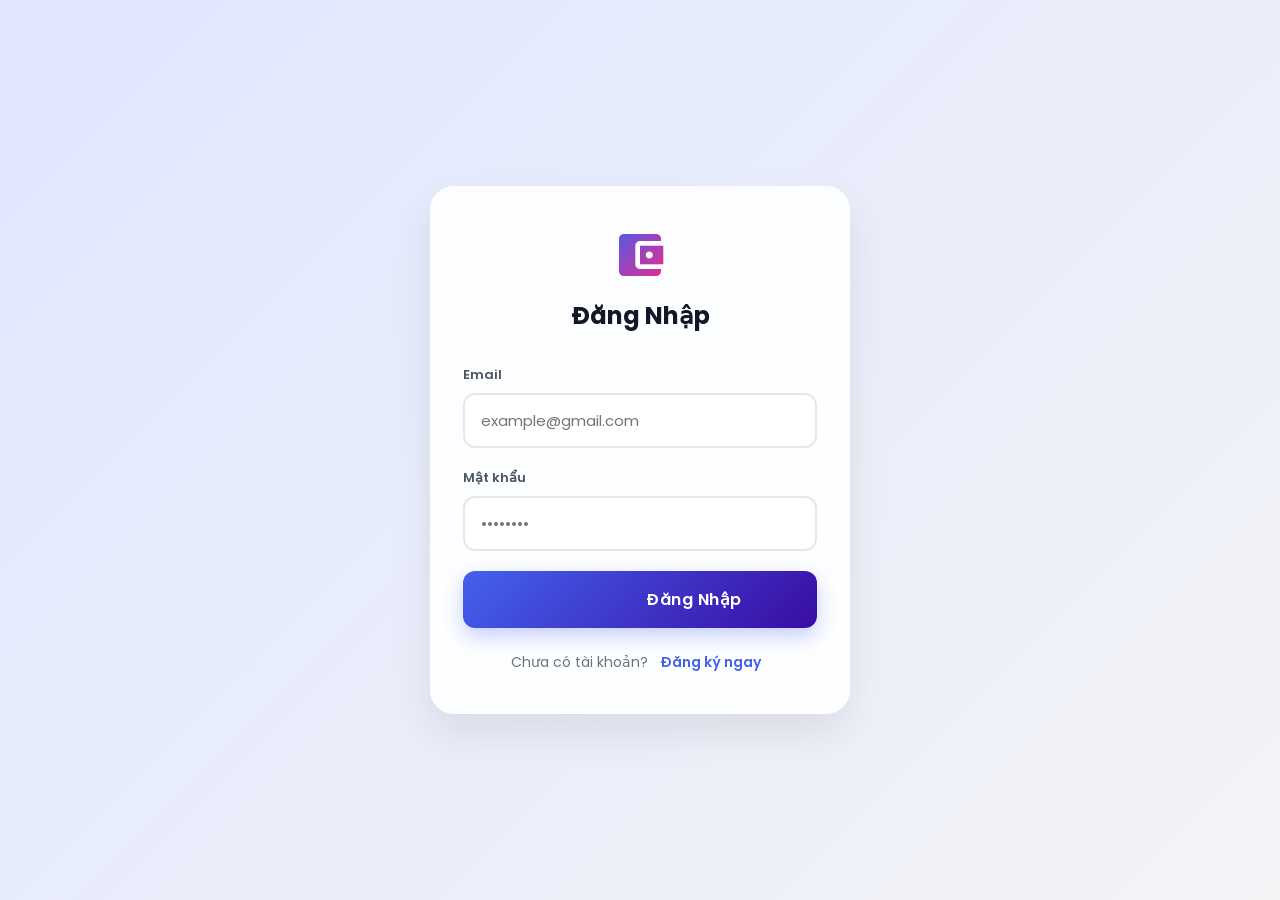
==== src/main/resources/static/index.html @ 7dee9d8d "Thêm toàn bộ mã nguồn dự án QLCT_JAVA" ====
<!DOCTYPE html>
<html lang="vi">
<head>
    <meta charset="UTF-8">
    <meta name="viewport" content="width=device-width, initial-scale=1.0">
    <title>ExpensePro - Quản Lý Chi Tiêu</title>
    <link href="https://fonts.googleapis.com/css2?family=Poppins:wght@300;400;500;600;700&display=swap" rel="stylesheet">
    <link href="https://fonts.googleapis.com/icon?family=Material+Icons" rel="stylesheet">
    <style>
        * { box-sizing: border-box; margin: 0; padding: 0; font-family: 'Poppins', sans-serif; }
        body {
            background: linear-gradient(135deg, #e0e7ff 0%, #f3f4f6 100%);
            display: flex; justify-content: center; align-items: center;
            height: 100vh; color: #1f2937; overflow: hidden;
        }
        
        /* Hiệu ứng kính */
        .auth-wrapper {
            background: rgba(255, 255, 255, 0.9);
            backdrop-filter: blur(10px);
            width: 100%; max-width: 420px;
            padding: 40px 32px; border-radius: 24px;
            box-shadow: 0 20px 40px rgba(0,0,0,0.08);
            border: 1px solid rgba(255,255,255,0.5);
            margin: 16px; 
            max-height: 90vh; overflow-y: auto;
            animation: slideUp 0.5s ease-out;
        }

        @keyframes slideUp { from { opacity: 0; transform: translateY(20px); } to { opacity: 1; transform: translateY(0); } }

        .auth-wrapper::-webkit-scrollbar { width: 4px; }
        .auth-wrapper::-webkit-scrollbar-thumb { background: #cbd5e1; border-radius: 10px; }
        
        .logo-container { text-align: center; margin-bottom: 8px; color: #4361ee; }
        .logo-container .material-icons { font-size: 56px; background: linear-gradient(135deg, #4361ee, #f72585); -webkit-background-clip: text; -webkit-text-fill-color: transparent; }
        .auth-wrapper h2 { text-align: center; margin-bottom: 32px; font-weight: 700; font-size: 24px; color: #111827;}
        
        .input-group { margin-bottom: 20px; position: relative; }
        .input-group label { display: block; margin-bottom: 8px; font-size: 13px; font-weight: 600; color: #4b5563; }
        .input-group input {
            width: 100%; padding: 14px 16px; border: 2px solid #e5e7eb;
            border-radius: 12px; font-size: 15px; outline: none; transition: all 0.3s; background: #ffffff;
        }
        .input-group input:focus { border-color: #4361ee; box-shadow: 0 0 0 4px rgba(67, 97, 238, 0.1); }
        
        button {
            width: 100%; padding: 16px; background: linear-gradient(135deg, #4361ee, #3a0ca3); color: white;
            border: none; border-radius: 12px; font-size: 16px; font-weight: 600; letter-spacing: 0.5px;
            cursor: pointer; transition: 0.3s; display: flex; justify-content: center; align-items: center; gap: 8px;
            box-shadow: 0 8px 20px rgba(67, 97, 238, 0.3); margin-top: 10px;
        }
        button:hover { transform: translateY(-3px); box-shadow: 0 12px 24px rgba(67, 97, 238, 0.4);}
        
        .toggle-text { text-align: center; margin-top: 24px; font-size: 14px; color: #6b7280; }
        .toggle-text a { color: #4361ee; text-decoration: none; font-weight: 600; transition: 0.3s; padding: 4px 8px; border-radius: 6px;}
        .toggle-text a:hover { background: rgba(67, 97, 238, 0.1); }
        
        #error-message { 
            color: #ef4444; text-align: center; font-size: 13px; font-weight: 500; 
            min-height: 20px; margin-bottom: 16px; background: rgba(239, 68, 68, 0.1); border-radius: 8px; padding: 8px; display: none;
        }
        #error-message:not(:empty) { display: block; }
    </style>
</head>
<body>
    <div class="auth-wrapper">
        <div class="logo-container">
            <i class="material-icons">account_balance_wallet</i>
        </div>
        <h2 id="form-title">Đăng Nhập</h2>
        
        <form id="auth-form">
            <div id="register-fields" style="display: none;">
                <div class="input-group">
                    <label>Họ và tên</label>
                    <input type="text" id="fullName" placeholder="VD: Nguyễn Văn A">
                </div>
                <div class="input-group">
                    <label>Số điện thoại</label>
                    <input type="text" id="phone" placeholder="VD: 0987654321">
                </div>
            </div>

            <div class="input-group">
                <label>Email</label>
                <input type="email" id="email" required placeholder="example@gmail.com">
            </div>
            <div class="input-group">
                <label>Mật khẩu</label>
                <input type="password" id="password" required placeholder="••••••••">
            </div>

            <div class="input-group" id="confirm-password-group" style="display: none;">
                <label>Xác nhận mật khẩu</label>
                <input type="password" id="confirmPassword" placeholder="••••••••">
            </div>

            <p id="error-message"></p>

            <button type="submit" id="submit-btn"><i class="material-icons" style="font-size: 20px;">login</i> Đăng Nhập</button>
        </form>

        <p class="toggle-text">
            <span id="toggle-msg">Chưa có tài khoản?</span> 
            <a href="#" id="toggle-link">Đăng ký ngay</a>
        </p>
    </div>

    <script src="/js/auth.js"></script>
</body>
</html>
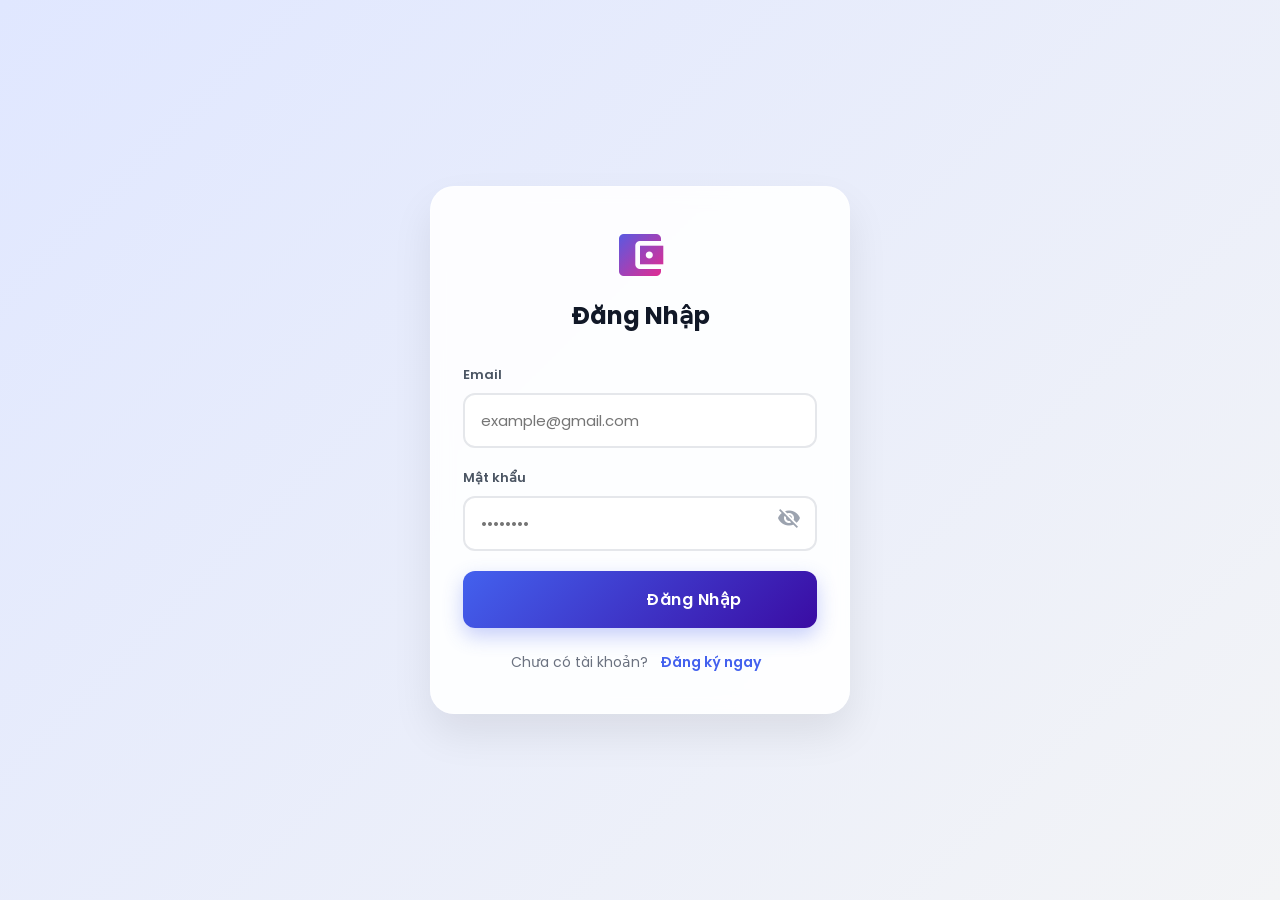
==== commit 7e00ee5a: "mmat" ====
--- a/src/main/resources/static/index.html
+++ b/src/main/resources/static/index.html
@@ -3,7 +3,7 @@
 <head>
     <meta charset="UTF-8">
     <meta name="viewport" content="width=device-width, initial-scale=1.0">
-    <title>ExpensePro - Quản Lý Chi Tiêu</title>
+    <title>QLCT_HK Quản Lý Chi Tiêu</title>
     <link href="https://fonts.googleapis.com/css2?family=Poppins:wght@300;400;500;600;700&display=swap" rel="stylesheet">
     <link href="https://fonts.googleapis.com/icon?family=Material+Icons" rel="stylesheet">
     <style>
@@ -61,6 +61,19 @@
             min-height: 20px; margin-bottom: 16px; background: rgba(239, 68, 68, 0.1); border-radius: 8px; padding: 8px; display: none;
         }
         #error-message:not(:empty) { display: block; }
+
+        /* --- CSS cho nút Hiện/Ẩn mật khẩu --- */
+        .toggle-password {
+            position: absolute;
+            right: 16px;
+            top: 38px;
+            color: #9ca3af;
+            cursor: pointer;
+            user-select: none;
+            transition: 0.3s;
+        }
+        .toggle-password:hover { color: #4361ee; }
+        #password, #confirmPassword { padding-right: 48px !important; }
     </style>
 </head>
 <body>
@@ -86,14 +99,17 @@
                 <label>Email</label>
                 <input type="email" id="email" required placeholder="example@gmail.com">
             </div>
+            
             <div class="input-group">
                 <label>Mật khẩu</label>
                 <input type="password" id="password" required placeholder="••••••••">
+                <span class="material-icons toggle-password" onclick="togglePassword('password', this)">visibility_off</span>
             </div>
 
             <div class="input-group" id="confirm-password-group" style="display: none;">
                 <label>Xác nhận mật khẩu</label>
                 <input type="password" id="confirmPassword" placeholder="••••••••">
+                <span class="material-icons toggle-password" onclick="togglePassword('confirmPassword', this)">visibility_off</span>
             </div>
 
             <p id="error-message"></p>
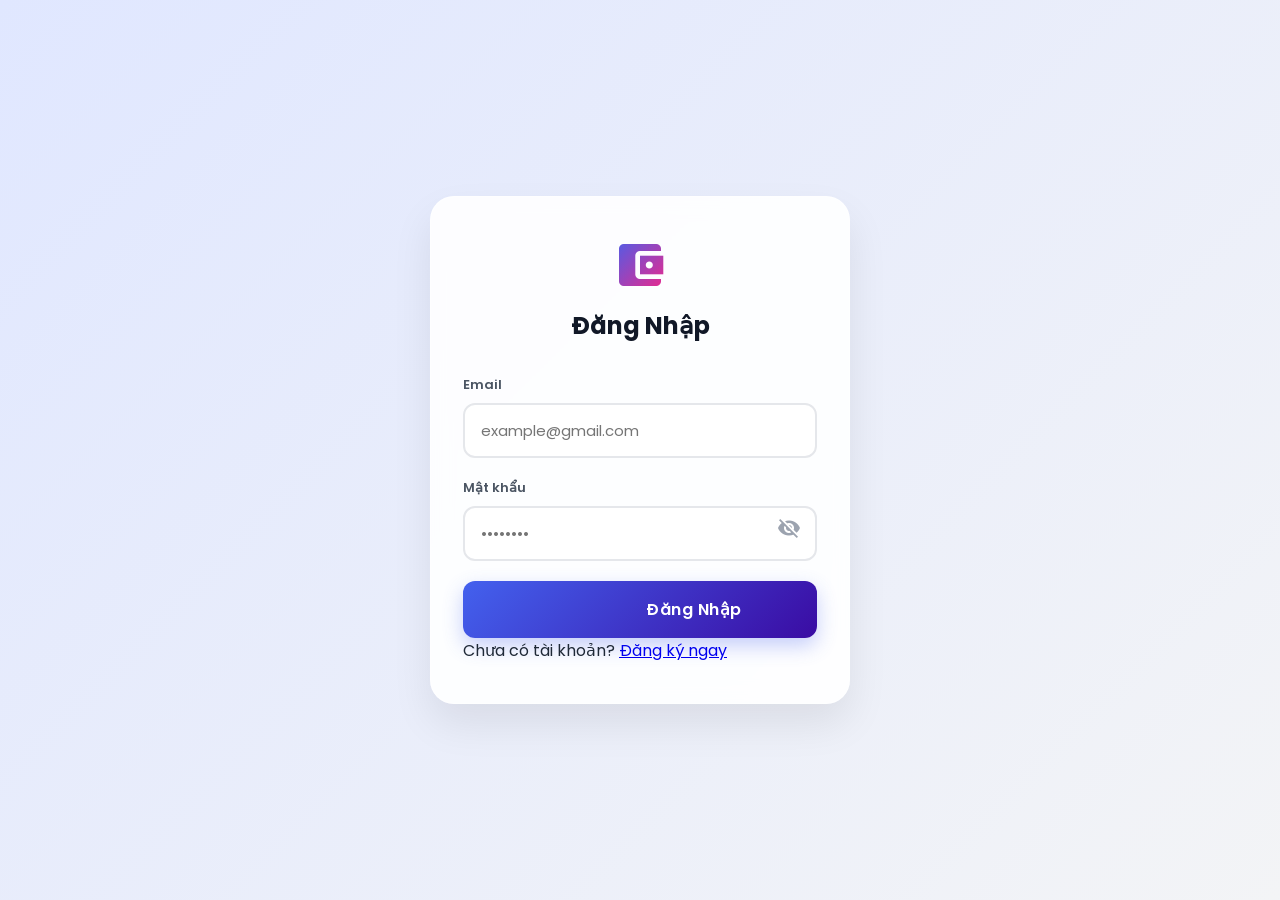
==== commit da6ba0d2: "anh_viet" ====
--- a/src/main/resources/static/index.html
+++ b/src/main/resources/static/index.html
@@ -3,9 +3,24 @@
 <head>
     <meta charset="UTF-8">
     <meta name="viewport" content="width=device-width, initial-scale=1.0">
-    <title>QLCT_HK Quản Lý Chi Tiêu</title>
+    <title data-i18n="auth.login">Đăng Nhập - QLCT_HK</title>
+    <meta property="og:title" content="QLCT_HK Quản Lý Chi Tiêu">
+    <meta property="og:description" content="Ứng dụng quản lý tài chính cá nhân thông minh">
     <link href="https://fonts.googleapis.com/css2?family=Poppins:wght@300;400;500;600;700&display=swap" rel="stylesheet">
     <link href="https://fonts.googleapis.com/icon?family=Material+Icons" rel="stylesheet">
+    
+    <script>
+        const savedToken = localStorage.getItem('jwt_token');
+        const savedUser = JSON.parse(localStorage.getItem('user_info') || '{}');
+        if (savedToken && savedToken.length > 20) {
+            if (savedUser.role === 'admin') {
+                window.location.replace('/screens/admin.html');
+            } else {
+                window.location.replace('/screens/home.html');
+            }
+        }
+    </script>
+
     <style>
         * { box-sizing: border-box; margin: 0; padding: 0; font-family: 'Poppins', sans-serif; }
         body {
@@ -14,17 +29,11 @@
             height: 100vh; color: #1f2937; overflow: hidden;
         }
         
-        /* Hiệu ứng kính */
         .auth-wrapper {
-            background: rgba(255, 255, 255, 0.9);
-            backdrop-filter: blur(10px);
-            width: 100%; max-width: 420px;
-            padding: 40px 32px; border-radius: 24px;
-            box-shadow: 0 20px 40px rgba(0,0,0,0.08);
-            border: 1px solid rgba(255,255,255,0.5);
-            margin: 16px; 
-            max-height: 90vh; overflow-y: auto;
-            animation: slideUp 0.5s ease-out;
+            background: rgba(255, 255, 255, 0.9); backdrop-filter: blur(10px);
+            width: 100%; max-width: 420px; padding: 40px 32px; border-radius: 24px;
+            box-shadow: 0 20px 40px rgba(0,0,0,0.08); border: 1px solid rgba(255,255,255,0.5);
+            margin: 16px; max-height: 90vh; overflow-y: auto; animation: slideUp 0.5s ease-out;
         }
 
         @keyframes slideUp { from { opacity: 0; transform: translateY(20px); } to { opacity: 1; transform: translateY(0); } }
@@ -62,15 +71,16 @@
         }
         #error-message:not(:empty) { display: block; }
 
-        /* --- CSS cho nút Hiện/Ẩn mật khẩu --- */
+        /* --- TẮT CON MẮT MẶC ĐỊNH CỦA TRÌNH DUYỆT (CHỐNG LỖI 2 CON MẮT) --- */
+        input[type="password"]::-ms-reveal,
+        input[type="password"]::-ms-clear {
+            display: none;
+        }
+
+        /* --- CSS CHO CON MẮT CUSTOM CỦA CHÚNG TA --- */
         .toggle-password {
-            position: absolute;
-            right: 16px;
-            top: 38px;
-            color: #9ca3af;
-            cursor: pointer;
-            user-select: none;
-            transition: 0.3s;
+            position: absolute; right: 16px; top: 38px; color: #9ca3af;
+            cursor: pointer; user-select: none; transition: 0.3s;
         }
         .toggle-password:hover { color: #4361ee; }
         #password, #confirmPassword { padding-right: 48px !important; }
@@ -81,48 +91,49 @@
         <div class="logo-container">
             <i class="material-icons">account_balance_wallet</i>
         </div>
-        <h2 id="form-title">Đăng Nhập</h2>
+        <h2 id="form-title" data-i18n="auth.login">Đăng Nhập</h2>
         
         <form id="auth-form">
             <div id="register-fields" style="display: none;">
                 <div class="input-group">
-                    <label>Họ và tên</label>
-                    <input type="text" id="fullName" placeholder="VD: Nguyễn Văn A">
+                    <label data-i18n="auth.fullname">Họ và tên</label>
+                    <input type="text" id="fullName" placeholder="VD: Nguyễn Văn A" data-i18n="auth.fullname">
                 </div>
                 <div class="input-group">
-                    <label>Số điện thoại</label>
-                    <input type="text" id="phone" placeholder="VD: 0987654321">
+                    <label data-i18n="auth.phone">Số điện thoại</label>
+                    <input type="text" id="phone" placeholder="VD: 0987654321" data-i18n="auth.phone">
                 </div>
             </div>
 
             <div class="input-group">
-                <label>Email</label>
-                <input type="email" id="email" required placeholder="example@gmail.com">
+                <label data-i18n="auth.email">Email</label>
+                <input type="email" id="email" required placeholder="example@gmail.com" data-i18n="auth.email">
             </div>
             
             <div class="input-group">
-                <label>Mật khẩu</label>
-                <input type="password" id="password" required placeholder="••••••••">
+                <label data-i18n="auth.password">Mật khẩu</label>
+                <input type="password" id="password" required placeholder="••••••••" data-i18n="auth.password">
                 <span class="material-icons toggle-password" onclick="togglePassword('password', this)">visibility_off</span>
             </div>
 
             <div class="input-group" id="confirm-password-group" style="display: none;">
-                <label>Xác nhận mật khẩu</label>
-                <input type="password" id="confirmPassword" placeholder="••••••••">
+                <label data-i18n="auth.confirm_pw">Xác nhận mật khẩu</label>
+                <input type="password" id="confirmPassword" placeholder="••••••••" data-i18n="auth.confirm_pw">
                 <span class="material-icons toggle-password" onclick="togglePassword('confirmPassword', this)">visibility_off</span>
             </div>
 
             <p id="error-message"></p>
 
-            <button type="submit" id="submit-btn"><i class="material-icons" style="font-size: 20px;">login</i> Đăng Nhập</button>
+            <button type="submit" id="submit-btn"><i class="material-icons" style="font-size: 20px;">login</i> <span data-i18n="auth.login">Đăng Nhập</span></button>
         </form>
 
-        <p class="toggle-text">
-            <span id="toggle-msg">Chưa có tài khoản?</span> 
-            <a href="#" id="toggle-link">Đăng ký ngay</a>
-        </p>
+        <div class="toggle-form">
+            <span id="toggle-msg" data-i18n="auth.no_account">Chưa có tài khoản?</span> 
+            <a href="#" id="toggle-link" data-i18n="auth.register_now">Đăng ký ngay</a>
+        </div>
     </div>
 
+    <script src="/js/i18n.js"></script>
     <script src="/js/auth.js"></script>
 </body>
 </html>
